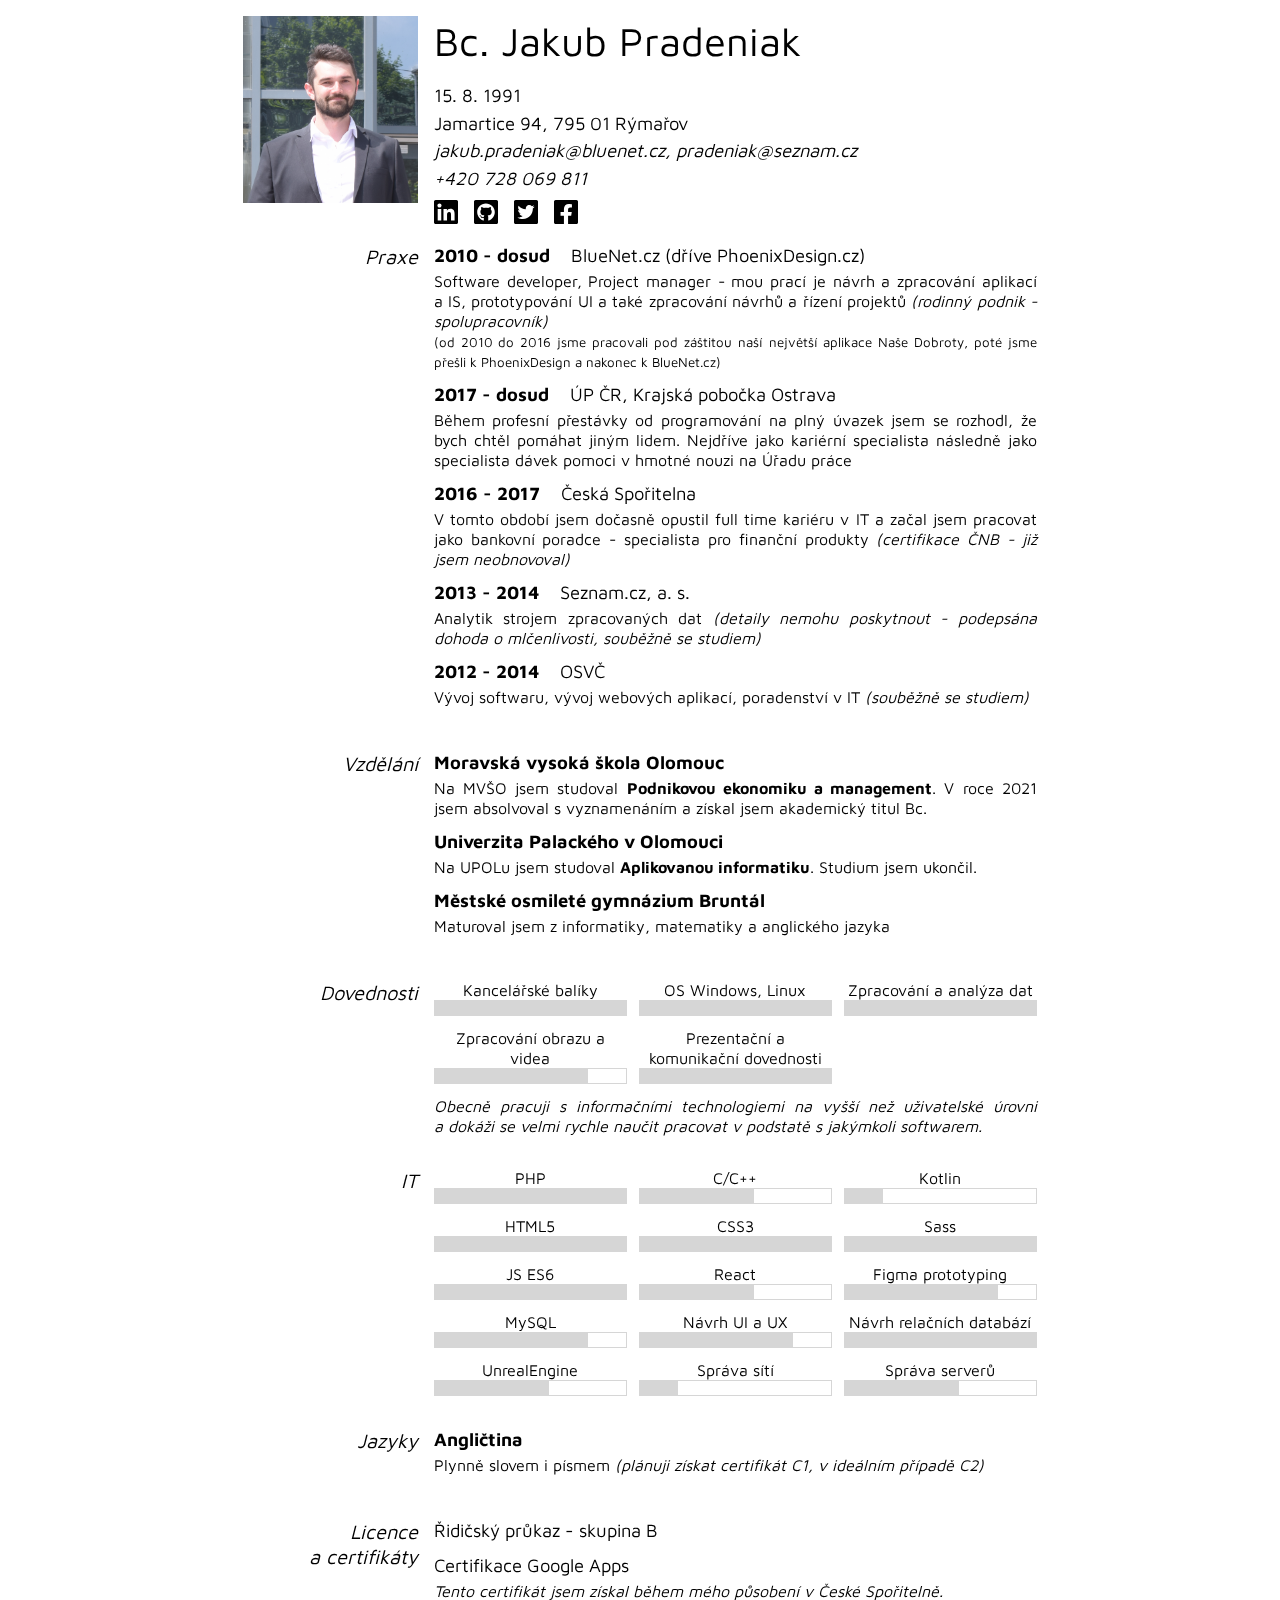
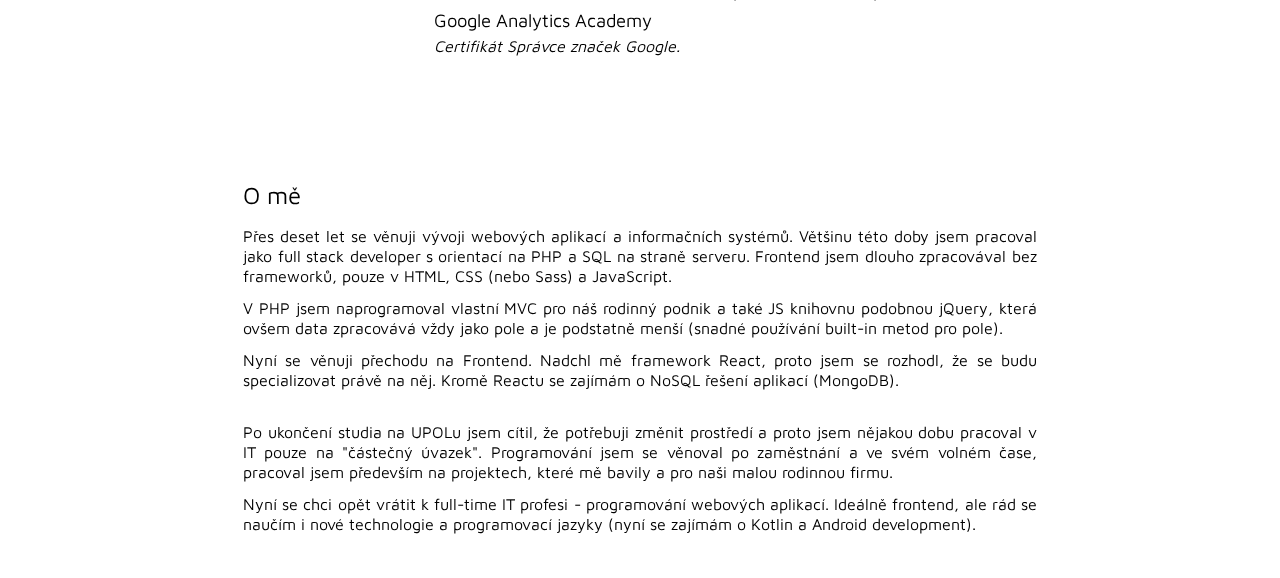
==== cv.html @ ce5e659d "Updated CV info, added EN translation and Social Media links" ====
<!DOCTYPE html>
<html lang="cs">
	<head>
		<meta charset="UTF-8" />
		<meta http-equiv="X-UA-Compatible" content="IE=edge" />
		<meta name="viewport" content="width=device-width, initial-scale=1.0" />
		<title>CV</title>
		<link rel="stylesheet" href="./Style/CV.css" />
		<link rel="preconnect" href="https://fonts.gstatic.com" />
		<link
			rel="stylesheet"
			href="https://fonts.googleapis.com/css2?family=Maven+Pro&amp;display=swap"
		/>
	</head>
	<body class="cv">
		<img src="./Assets/profile.jpg" alt="Jakub Pradeniak" />
		<div class="contact">
			<h1>Bc. Jakub Pradeniak</h1>
			<p>
				15. 8. 1991
				<br />
				Jamartice 94, 795 01 Rýmařov<br />
				<em> jakub.pradeniak@bluenet.cz, pradeniak@seznam.cz </em>
				<br />
				<em> +420 728 069 811 </em>
			</p>
			<div class="social no-print">
				<a
					class="social__link"
					href="https://www.linkedin.com/in/jakub-pradeniak/"
				>
					<img
						class="social__image"
						src="./Assets/linkedin.svg"
						alt="LinkedIn - Jakub Pradeniak"
					/>
				</a>
				<a
					class="social__link"
					href="https://github.com/JakubPradeniak"
				>
					<img
						class="social__image"
						src="./Assets/github.svg"
						alt="GitHub - Jakub Pradeniak"
					/>
				</a>
				<a class="social__link" href="https://twitter.com/JPradeniak">
					<img
						class="social__image"
						src="./Assets/twitter.svg"
						alt="Twitter - Jakub Pradeniak"
					/>
				</a>
				<a
					class="social__link"
					href="https://www.facebook.com/jakub.pradeniak"
				>
					<img
						class="social__image"
						src="./Assets/facebook.svg"
						alt="Facebook - Jakub Pradeniak"
					/>
				</a>
			</div>
		</div>
		<div class="block-title">Praxe</div>
		<div class="block-info">
			<div class="block-detail">
				<div class="block-detail-heading">
					<strong>2010 - dosud </strong>
					BlueNet.cz (dříve PhoenixDesign.cz)
				</div>
				<p>
					Software developer, Project manager - mou prací je návrh a
					zpracování aplikací a&nbsp;IS, prototypování UI a také
					zpracování návrhů a řízení projektů
					<em>(rodinný podnik - spolupracovník)</em>
					<br />
					<small>
						(od 2010 do 2016 jsme pracovali pod záštitou naší
						největší aplikace Naše Dobroty, poté jsme přešli k
						PhoenixDesign a nakonec k BlueNet.cz)
					</small>
				</p>
			</div>
			<div class="block-detail">
				<div class="block-detail-heading">
					<strong>2017 - dosud </strong>
					ÚP ČR, Krajská pobočka Ostrava
				</div>
				<p>
					Během profesní přestávky od programování na plný úvazek jsem
					se rozhodl, že bych chtěl pomáhat jiným lidem. Nejdříve jako
					kariérní specialista následně jako specialista dávek pomoci
					v hmotné nouzi na Úřadu práce
				</p>
			</div>
			<div class="block-detail">
				<div class="block-detail-heading">
					<strong>2016 - 2017 </strong>
					Česká Spořitelna
				</div>
				<p>
					V tomto období jsem dočasně opustil full time kariéru v IT a
					začal jsem pracovat jako bankovní poradce - specialista pro
					finanční produkty
					<em>(certifikace ČNB - již jsem neobnovoval)</em>
				</p>
			</div>
			<div class="block-detail">
				<div class="block-detail-heading">
					<strong>2013 - 2014 </strong>
					Seznam.cz, a. s.
				</div>
				<p>
					Analytik strojem zpracovaných dat
					<em>
						(detaily nemohu poskytnout - podepsána dohoda o
						mlčenlivosti, souběžně se studiem)
					</em>
				</p>
			</div>
			<div class="block-detail">
				<div class="block-detail-heading">
					<strong>2012 - 2014 </strong>
					OSVČ
				</div>
				<p>
					Vývoj softwaru, vývoj webových aplikací, poradenství v IT
					<em>(souběžně se studiem)</em>
				</p>
			</div>
		</div>
		<div class="block-title">Vzdělání</div>
		<div class="block-info">
			<div class="block-detail">
				<div class="block-detail-heading">
					<strong>Moravská vysoká škola Olomouc</strong>
				</div>
				<p>
					Na MVŠO jsem studoval
					<strong>Podnikovou ekonomiku a management</strong>. V roce
					2021 jsem absolvoval s vyznamenáním a získal jsem akademický
					titul Bc.
				</p>
			</div>
			<div class="block-detail">
				<div class="block-detail-heading">
					<strong>Univerzita Palackého v Olomouci</strong>
				</div>
				<p>
					Na UPOLu jsem studoval
					<strong>Aplikovanou informatiku</strong>. Studium jsem
					ukončil.
				</p>
			</div>
			<div class="block-detail">
				<div class="block-detail-heading">
					<strong>Městské osmileté gymnázium Bruntál</strong>
				</div>
				<p>
					Maturoval jsem z informatiky, matematiky a anglického jazyka
				</p>
			</div>
		</div>
		<div class="block-title">Dovednosti</div>
		<div class="block-info skills">
			<span>
				Kancelářské balíky
				<span class="skill skill-5"></span>
			</span>
			<span>
				OS Windows, Linux
				<span class="skill skill-5"></span>
			</span>
			<span>
				Zpracování a analýza dat
				<span class="skill skill-5"></span>
			</span>
			<span>
				Zpracování obrazu a videa
				<span class="skill skill-4"></span>
			</span>
			<span>
				Prezentační a komunikační dovednosti
				<span class="skill skill-5"></span>
			</span>
			<span class="skill-info">
				<em>
					Obecně pracuji s informačními technologiemi na vyšší než
					uživatelské úrovni a&nbsp;dokáži se velmi rychle naučit
					pracovat v podstatě s jakýmkoli softwarem.
				</em>
			</span>
		</div>
		<div class="block-title">IT</div>
		<div class="block-info skills">
			<span>
				PHP
				<span class="skill skill-5"></span>
			</span>
			<span>
				C/C++
				<span class="skill skill-3"></span>
			</span>
			<span>
				Kotlin
				<span class="skill skill-1"></span>
			</span>
			<span>
				HTML5
				<span class="skill skill-5"></span>
			</span>
			<span>
				CSS3
				<span class="skill skill-5"></span>
			</span>
			<span>
				Sass
				<span class="skill skill-5"></span>
			</span>
			<span>
				JS ES6
				<span class="skill skill-5"></span>
			</span>
			<span>
				React
				<span class="skill skill-3"></span>
			</span>
			<span>
				Figma prototyping
				<span class="skill skill-4"></span>
			</span>
			<span>
				MySQL
				<span class="skill skill-4"></span>
			</span>
			<span>
				Návrh UI a UX
				<span class="skill skill-4"></span>
			</span>
			<span>
				Návrh relačních databází
				<span class="skill skill-5"></span>
			</span>
			<span>
				UnrealEngine
				<span class="skill skill-3"></span>
			</span>
			<span>
				Správa sítí
				<span class="skill skill-1"></span>
			</span>
			<span>
				Správa serverů
				<span class="skill skill-3"></span>
			</span>
		</div>
		<div class="block-title">Jazyky</div>
		<div class="block-info">
			<div class="block-detail">
				<div class="block-detail-heading">
					<strong>Angličtina</strong>
				</div>
				<p>
					Plynně slovem i písmem
					<em>
						(plánuji získat certifikát C1, v ideálním případě C2)
					</em>
				</p>
			</div>
		</div>
		<div class="block-title">Licence a&nbsp;certifikáty</div>
		<div class="block-info">
			<div class="block-detail">
				<div class="block-detail-heading">
					Řidičský průkaz - skupina B
				</div>
			</div>
			<div class="block-detail">
				<div class="block-detail-heading">Certifikace Google Apps</div>
				<p>
					<em>
						Tento certifikát jsem získal během mého působení v České
						Spořitelně.
					</em>
				</p>
				<div class="block-detail-heading">Google Analytics Academy</div>
				<p>
					<em> Certifikát Správce značek Google. </em>
				</p>
			</div>
		</div>
		<div class="about-me">
			<h2>O mě</h2>
			<p>
				Přes deset let se věnuji vývoji webových aplikací a informačních
				systémů. Většinu této doby jsem pracoval jako full stack
				developer s orientací na PHP a SQL na straně serveru. Frontend
				jsem dlouho zpracovával bez frameworků, pouze v HTML, CSS (nebo
				Sass) a JavaScript.
			</p>
			<p>
				V PHP jsem naprogramoval vlastní MVC pro náš rodinný podnik a
				také JS knihovnu podobnou jQuery, která ovšem data zpracovává
				vždy jako pole a je podstatně menší (snadné používání built-in
				metod pro pole).
			</p>
			<p>
				Nyní se věnuji přechodu na Frontend. Nadchl mě framework React,
				proto jsem se rozhodl, že se budu specializovat právě na něj.
				Kromě Reactu se zajímám o NoSQL řešení aplikací (MongoDB).
			</p>
			<br />
			<p>
				Po ukončení studia na UPOLu jsem cítil, že potřebuji změnit
				prostředí a proto jsem nějakou dobu pracoval v IT pouze na
				"částečný úvazek". Programování jsem se věnoval po zaměstnání a
				ve svém volném čase, pracoval jsem především na projektech,
				které mě bavily a pro naši malou rodinnou firmu.
			</p>
			<p>
				Nyní se chci opět vrátit k full-time IT profesi - programování
				webových aplikací. Ideálně frontend, ale rád se naučím i nové
				technologie a programovací jazyky (nyní se zajímám o Kotlin a
				Android development).
			</p>
		</div>
	</body>
</html>
---- Style/CV.css ----
/* Resets elements to look the same across various browsers */
html {
  -webkit-box-sizing: border-box;
          box-sizing: border-box;
  line-height: 1.25;
  -webkit-backface-visibility: hidden;
          backface-visibility: hidden;
}

* {
  -webkit-box-sizing: inherit;
          box-sizing: inherit;
}

*:after {
  -webkit-box-sizing: inherit;
          box-sizing: inherit;
}

html, body {
  margin: 0;
  padding: 0;
}

main {
  display: block;
}

h1, h2, h3, h4, h5, h6 {
  margin: 0;
  font-weight: inherit;
}

p {
  margin: 0;
}

a {
  background-color: transparent;
  text-decoration: none;
  color: inherit;
  cursor: pointer;
}

a:hover {
  text-decoration: underline;
}

b, strong {
  font-weight: 700;
}

ul {
  margin: 0;
  padding: 0;
}

img {
  border-style: none;
  margin: 0;
}

button, input, optgroup, select, textarea {
  font-family: inherit;
  font-size: 100%;
  line-height: 1.15;
  margin: 0;
  outline: none;
  background: rgba(255, 255, 255, 0);
  -webkit-box-shadow: none;
          box-shadow: none;
}

button, input {
  overflow: visible;
}

button, select {
  text-transform: none;
}

button, [type="button"], [type="reset"], [type="submit"] {
  -webkit-appearance: button;
  background-color: transparent;
  color: inherit;
  border-width: 0;
  padding: 0;
  cursor: pointer;
}

button:-moz-focus-inner, [type="button"]:-moz-focus-inner, [type="reset"]:-moz-focus-inner, [type="submit"]:-moz-focus-inner {
  border-style: none;
  padding: 0;
}

button:-moz-focusring, [type="button"]:-moz-focusring, [type="reset"]:-moz-focusring, [type="submit"]:-moz-focusring {
  outline: 1px dotted #828282;
}

textarea {
  overflow: auto;
  background: rgba(255, 255, 255, 0);
}

[type="checkbox"], [type="radio"] {
  padding: 0;
}

[type="number"]:-webkit-inner-spin-button {
  height: auto;
}

[type="number"]:-webkit-outer-spin-button {
  height: auto;
}

[type="search"] {
  -webkit-appearance: textfield;
  outline-offset: -2px;
}

[type="search"]:-webkit-search-decoration {
  -webkit-appearance: none;
}

::-webkit-file-upload-button {
  -webkit-appearance: button;
  font: inherit;
}

label {
  cursor: pointer;
}

[hidden] {
  display: none;
}

iframe {
  border: none;
  margin: 0;
}

.cv {
  font-family: 'Maven Pro';
  width: 210mm;
  margin: 1rem auto 2rem auto;
  display: -ms-grid;
  display: grid;
  -ms-grid-columns: 22% auto;
      grid-template-columns: 22% auto;
  gap: 1rem;
}

.cv img {
  max-width: 100%;
}

.cv .contact h1 {
  font-size: 2.5rem;
  margin-bottom: 1rem;
}

.cv .contact p {
  font-size: 1.15rem;
  line-height: 1.5;
}

.cv .social {
  margin-top: .5rem;
  display: -webkit-box;
  display: -ms-flexbox;
  display: flex;
  -webkit-box-orient: horizontal;
  -webkit-box-direction: normal;
      -ms-flex-direction: row;
          flex-direction: row;
  gap: 1rem;
}

.cv .social__link:hover {
  text-decoration: none;
}

.cv .social__image {
  width: 1.5rem;
}

.cv .block-title {
  font-size: 1.25rem;
  text-align: right;
  font-style: italic;
}

.cv .block-info {
  margin-bottom: 1rem;
}

.cv .block-detail {
  margin-bottom: .75rem;
}

.cv .block-detail-heading {
  font-size: 1.15rem;
  margin-top: .5rem;
  margin-bottom: .25rem;
}

.cv .block-detail-heading strong {
  margin-right: 1rem;
}

.cv .block-detail-heading:first-child {
  margin-top: 0;
}

.cv .block-detail p {
  text-align: justify;
}

.cv .skills {
  display: -ms-grid;
  display: grid;
  -ms-grid-columns: (1fr)[3];
      grid-template-columns: repeat(3, 1fr);
  gap: .75rem;
  text-align: center;
}

.cv .skills .skill {
  display: block;
  position: relative;
  width: 100%;
  height: 16px;
  border: 1px solid #d6d6d6;
}

.cv .skills .skill::after {
  content: '';
  display: block;
  position: absolute;
  top: 0;
  left: 0;
  height: 14px;
  background: #d6d6d6;
}

.cv .skills .skill-1::after {
  width: 20%;
}

.cv .skills .skill-2::after {
  width: 40%;
}

.cv .skills .skill-3::after {
  width: 60%;
}

.cv .skills .skill-4::after {
  width: 80%;
}

.cv .skills .skill-5::after {
  width: 100%;
}

.cv .skills .skill-info {
  -ms-grid-column-span: 3;
      grid-column-end: span 3;
  text-align: justify;
}

.cv .about-me {
  grid-column: -1/1;
  text-align: justify;
  margin-top: 5rem;
}

.cv .about-me h2 {
  margin-bottom: 1rem;
}

.cv .about-me p {
  margin-bottom: .75rem;
}

@media print {
  .no-print {
    display: none !important;
  }
}
/*# sourceMappingURL=CV.css.map */
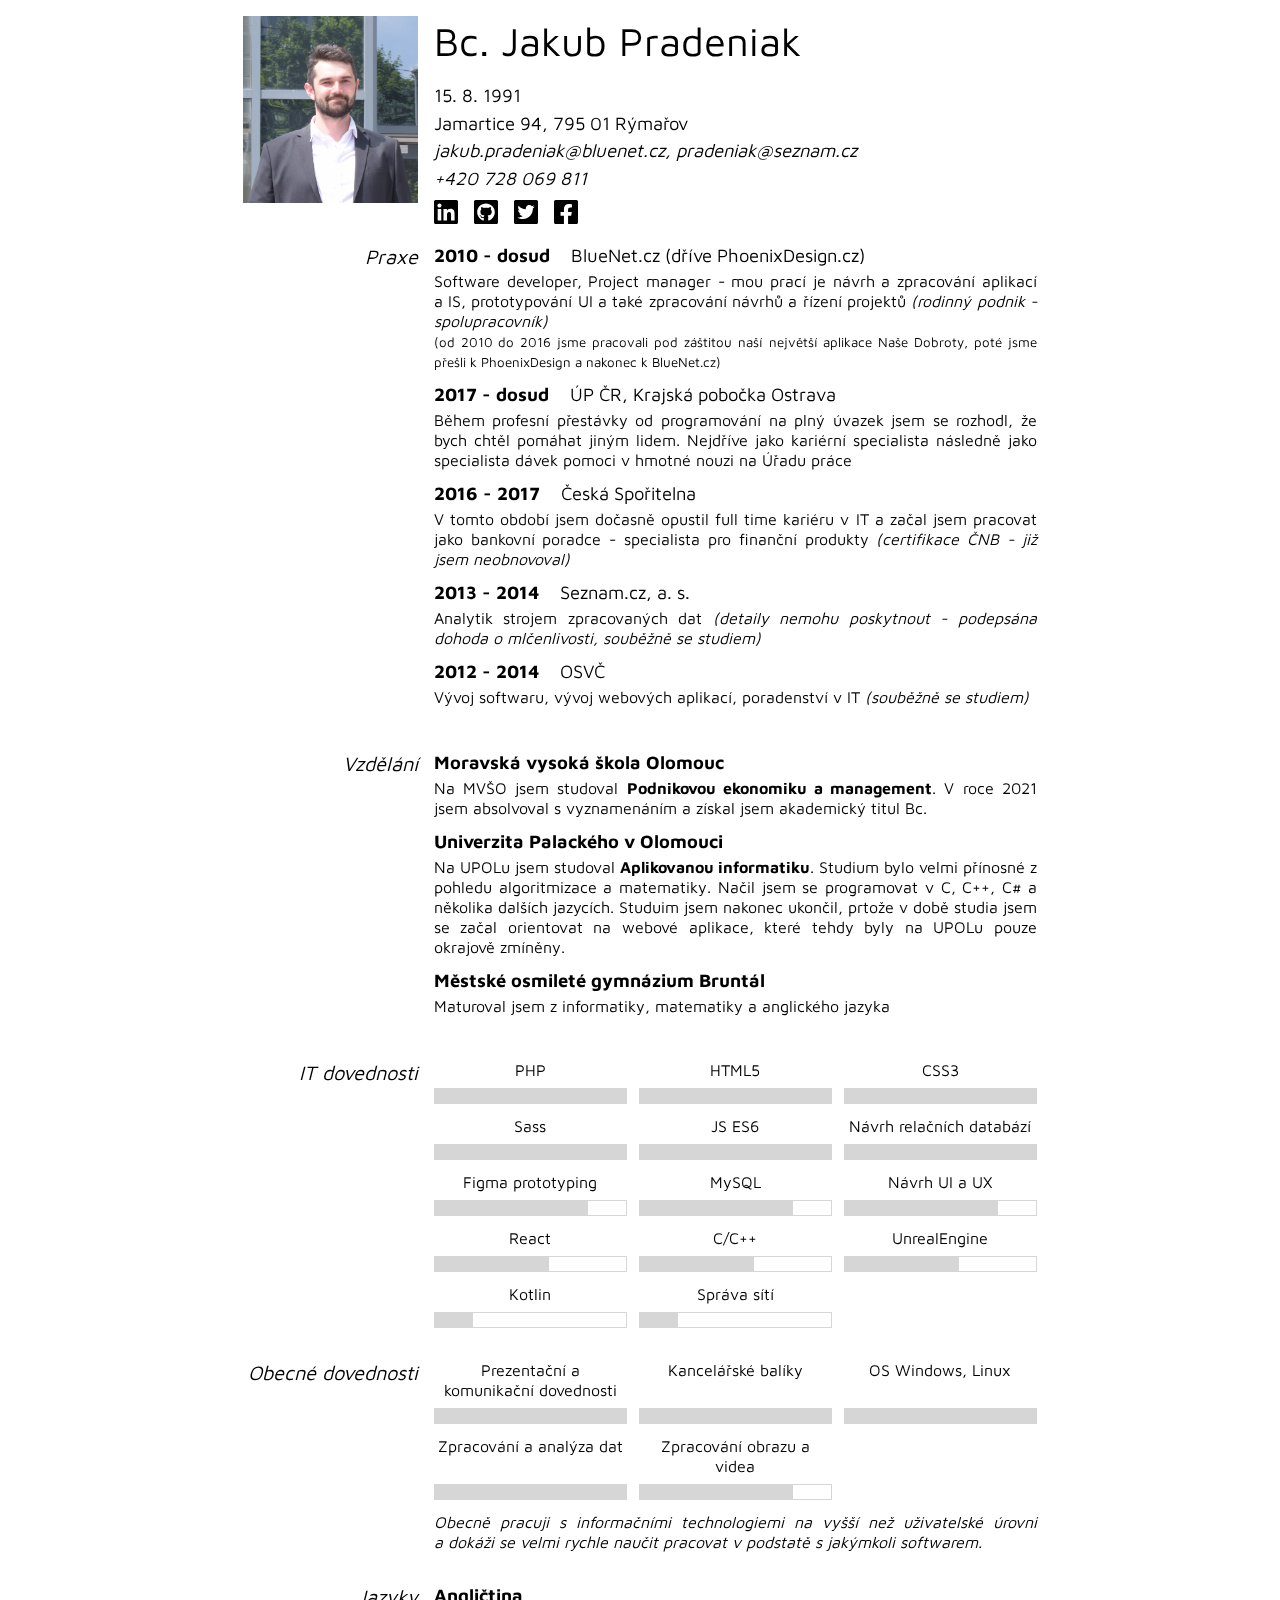
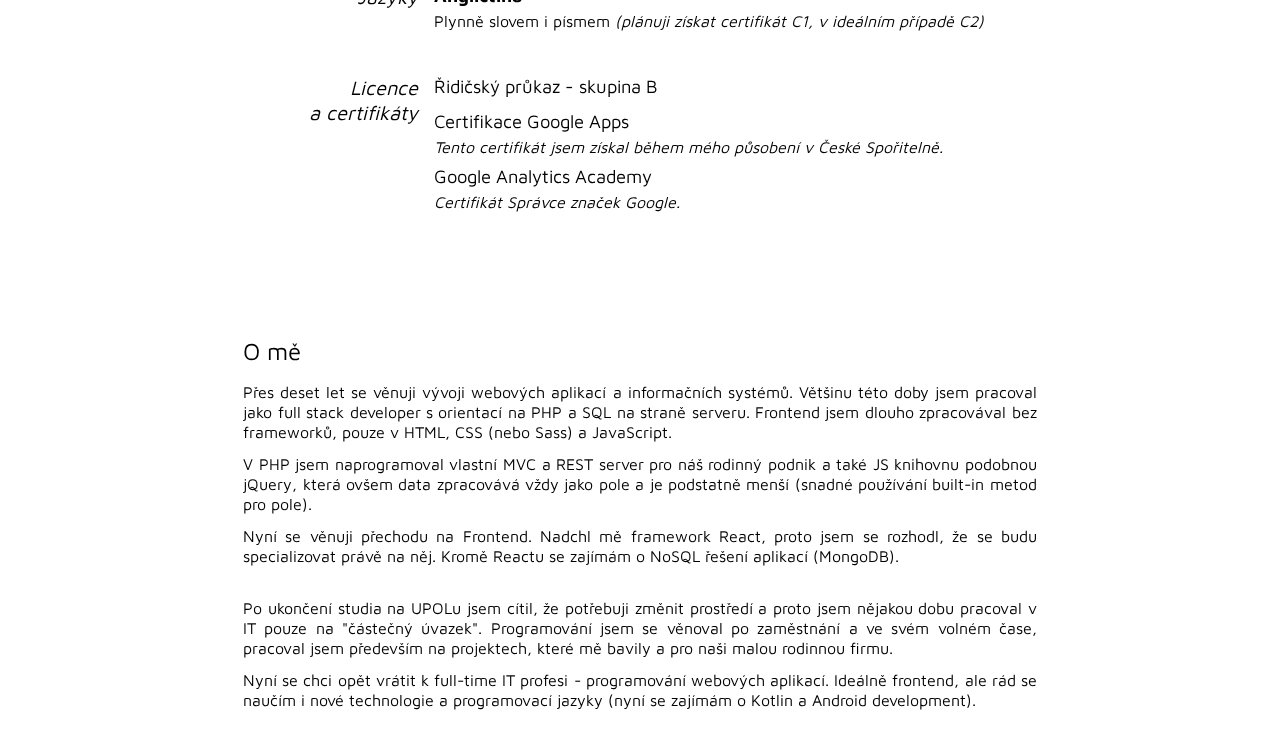
==== commit f7deab21: "Reorder of skills, update of edu" ====
--- a/cv.html
+++ b/cv.html
@@ -151,8 +151,12 @@
 				</div>
 				<p>
 					Na UPOLu jsem studoval
-					<strong>Aplikovanou informatiku</strong>. Studium jsem
-					ukončil.
+					<strong>Aplikovanou informatiku</strong>. Studium bylo velmi
+					přínosné z pohledu algoritmizace a matematiky. Načil jsem se
+					programovat v C, C++, C# a několika dalších jazycích.
+					Studuim jsem nakonec ukončil, prtože v době studia jsem se
+					začal orientovat na webové aplikace, které tehdy byly na
+					UPOLu pouze okrajově zmíněny.
 				</p>
 			</div>
 			<div class="block-detail">
@@ -164,27 +168,86 @@
 				</p>
 			</div>
 		</div>
-		<div class="block-title">Dovednosti</div>
+		<div class="block-title">IT dovednosti</div>
 		<div class="block-info skills">
-			<span>
+			<span class="skill-container">
+				PHP
+				<span class="skill skill-5"></span>
+			</span>
+			<span class="skill-container">
+				HTML5
+				<span class="skill skill-5"></span>
+			</span>
+			<span class="skill-container">
+				CSS3
+				<span class="skill skill-5"></span>
+			</span>
+			<span class="skill-container">
+				Sass
+				<span class="skill skill-5"></span>
+			</span>
+			<span class="skill-container">
+				JS ES6
+				<span class="skill skill-5"></span>
+			</span>
+			<span class="skill-container">
+				Návrh relačních databází
+				<span class="skill skill-5"></span>
+			</span>
+			<span class="skill-container">
+				Figma prototyping
+				<span class="skill skill-4"></span>
+			</span>
+			<span class="skill-container">
+				MySQL
+				<span class="skill skill-4"></span>
+			</span>
+			<span class="skill-container">
+				Návrh UI a UX
+				<span class="skill skill-4"></span>
+			</span>
+			<span class="skill-container">
+				React
+				<span class="skill skill-3"></span>
+			</span>
+			<span class="skill-container">
+				C/C++
+				<span class="skill skill-3"></span>
+			</span>
+			<span class="skill-container">
+				UnrealEngine
+				<span class="skill skill-3"></span>
+			</span>
+			<span class="skill-container">
+				Kotlin
+				<span class="skill skill-1"></span>
+			</span>
+			<span class="skill-container">
+				Správa sítí
+				<span class="skill skill-1"></span>
+			</span>
+		</div>
+		<div class="block-title">Obecné dovednosti</div>
+		<div class="block-info skills">
+			<span class="skill-container">
+				Prezentační a komunikační dovednosti
+				<span class="skill skill-5"></span>
+			</span>
+			<span class="skill-container">
 				Kancelářské balíky
 				<span class="skill skill-5"></span>
 			</span>
-			<span>
+			<span class="skill-container">
 				OS Windows, Linux
 				<span class="skill skill-5"></span>
 			</span>
-			<span>
+			<span class="skill-container">
 				Zpracování a analýza dat
 				<span class="skill skill-5"></span>
 			</span>
-			<span>
+			<span class="skill-container">
 				Zpracování obrazu a videa
 				<span class="skill skill-4"></span>
-			</span>
-			<span>
-				Prezentační a komunikační dovednosti
-				<span class="skill skill-5"></span>
 			</span>
 			<span class="skill-info">
 				<em>
@@ -194,69 +257,6 @@
 				</em>
 			</span>
 		</div>
-		<div class="block-title">IT</div>
-		<div class="block-info skills">
-			<span>
-				PHP
-				<span class="skill skill-5"></span>
-			</span>
-			<span>
-				C/C++
-				<span class="skill skill-3"></span>
-			</span>
-			<span>
-				Kotlin
-				<span class="skill skill-1"></span>
-			</span>
-			<span>
-				HTML5
-				<span class="skill skill-5"></span>
-			</span>
-			<span>
-				CSS3
-				<span class="skill skill-5"></span>
-			</span>
-			<span>
-				Sass
-				<span class="skill skill-5"></span>
-			</span>
-			<span>
-				JS ES6
-				<span class="skill skill-5"></span>
-			</span>
-			<span>
-				React
-				<span class="skill skill-3"></span>
-			</span>
-			<span>
-				Figma prototyping
-				<span class="skill skill-4"></span>
-			</span>
-			<span>
-				MySQL
-				<span class="skill skill-4"></span>
-			</span>
-			<span>
-				Návrh UI a UX
-				<span class="skill skill-4"></span>
-			</span>
-			<span>
-				Návrh relačních databází
-				<span class="skill skill-5"></span>
-			</span>
-			<span>
-				UnrealEngine
-				<span class="skill skill-3"></span>
-			</span>
-			<span>
-				Správa sítí
-				<span class="skill skill-1"></span>
-			</span>
-			<span>
-				Správa serverů
-				<span class="skill skill-3"></span>
-			</span>
-		</div>
 		<div class="block-title">Jazyky</div>
 		<div class="block-info">
 			<div class="block-detail">
@@ -302,10 +302,10 @@
 				Sass) a JavaScript.
 			</p>
 			<p>
-				V PHP jsem naprogramoval vlastní MVC pro náš rodinný podnik a
-				také JS knihovnu podobnou jQuery, která ovšem data zpracovává
-				vždy jako pole a je podstatně menší (snadné používání built-in
-				metod pro pole).
+				V PHP jsem naprogramoval vlastní MVC a REST server pro náš
+				rodinný podnik a také JS knihovnu podobnou jQuery, která ovšem
+				data zpracovává vždy jako pole a je podstatně menší (snadné
+				používání built-in metod pro pole).
 			</p>
 			<p>
 				Nyní se věnuji přechodu na Frontend. Nadchl mě framework React,
--- a/Style/CV.css
+++ b/Style/CV.css
@@ -227,6 +227,20 @@
   text-align: center;
 }
 
+.cv .skills .skill-container {
+  display: -webkit-box;
+  display: -ms-flexbox;
+  display: flex;
+  -webkit-box-orient: vertical;
+  -webkit-box-direction: normal;
+      -ms-flex-direction: column;
+          flex-direction: column;
+  gap: .5rem;
+  -webkit-box-pack: justify;
+      -ms-flex-pack: justify;
+          justify-content: space-between;
+}
+
 .cv .skills .skill {
   display: block;
   position: relative;
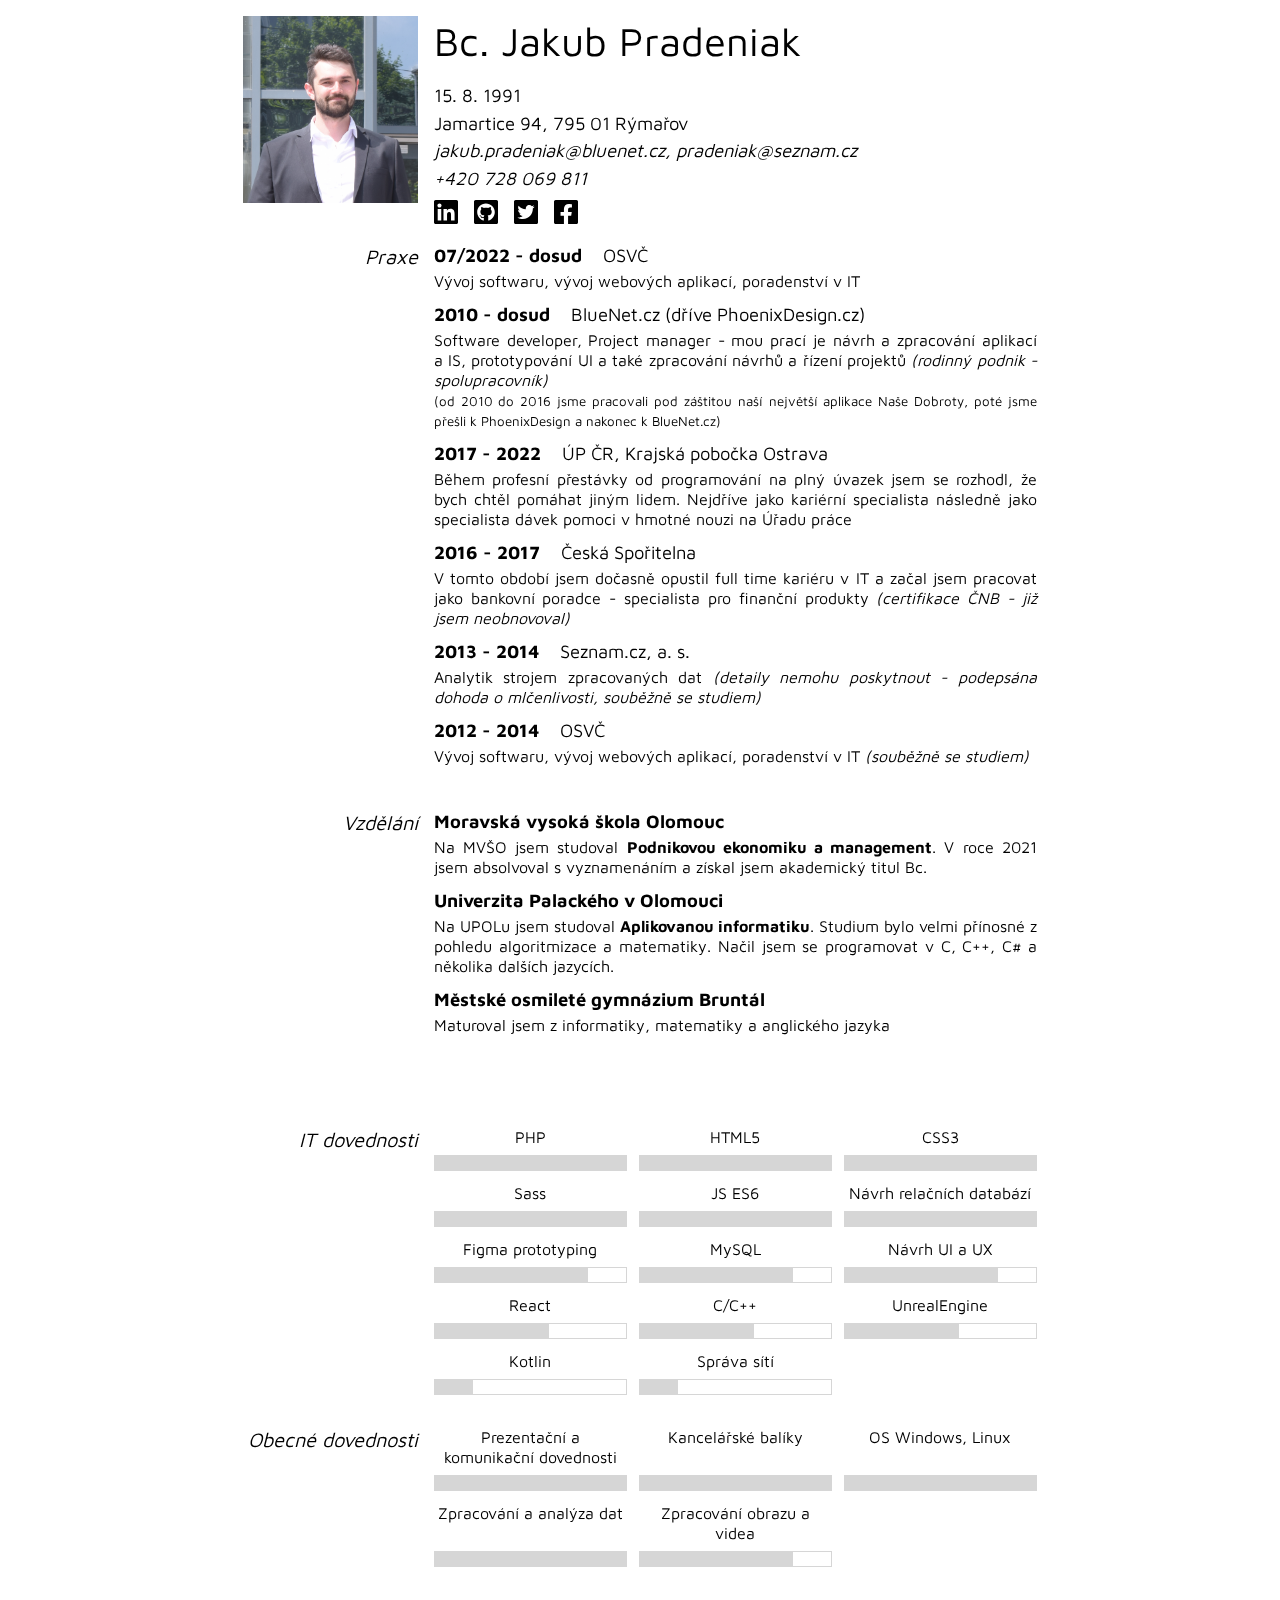
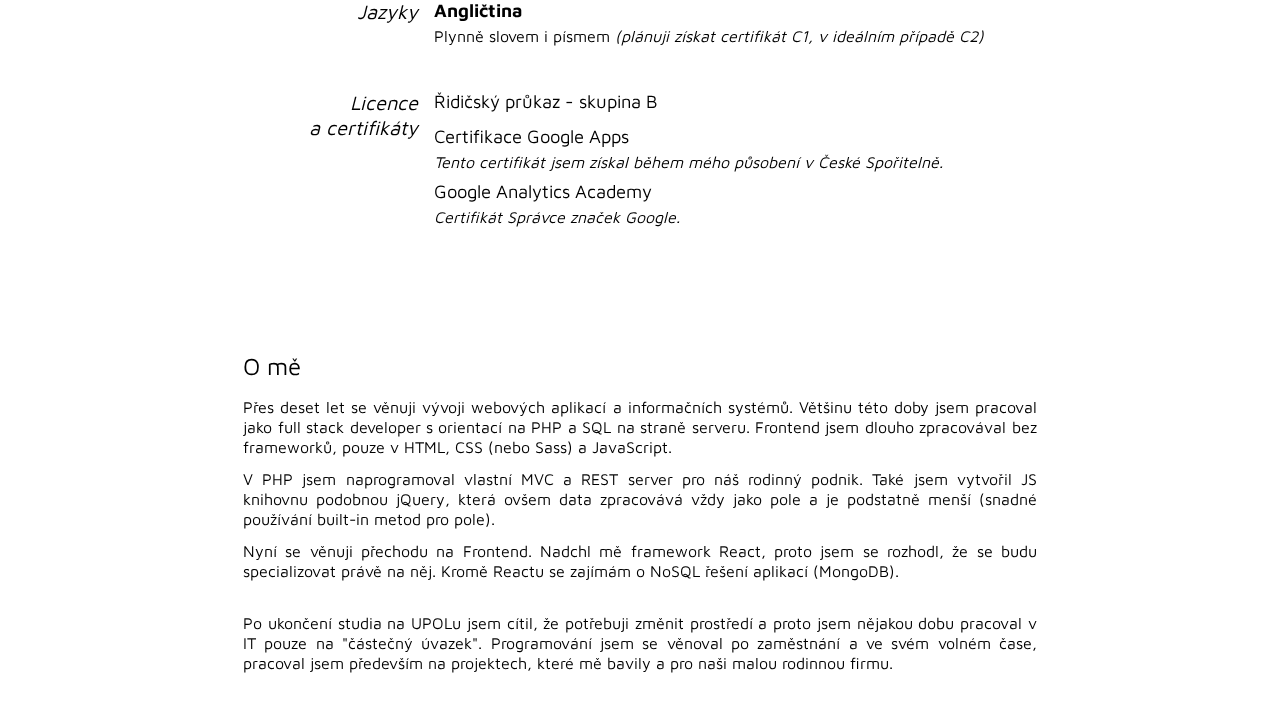
==== commit 2cbf7e40: "Update CV" ====
--- a/cv.html
+++ b/cv.html
@@ -67,6 +67,16 @@
 		<div class="block-title">Praxe</div>
 		<div class="block-info">
 			<div class="block-detail">
+				<div class="block-detail">
+					<div class="block-detail-heading">
+						<strong>07/2022 - dosud </strong>
+						OSVČ
+					</div>
+					<p>
+						Vývoj softwaru, vývoj webových aplikací, poradenství v
+						IT
+					</p>
+				</div>
 				<div class="block-detail-heading">
 					<strong>2010 - dosud </strong>
 					BlueNet.cz (dříve PhoenixDesign.cz)
@@ -86,7 +96,7 @@
 			</div>
 			<div class="block-detail">
 				<div class="block-detail-heading">
-					<strong>2017 - dosud </strong>
+					<strong>2017 - 2022 </strong>
 					ÚP ČR, Krajská pobočka Ostrava
 				</div>
 				<p>
@@ -133,7 +143,7 @@
 			</div>
 		</div>
 		<div class="block-title">Vzdělání</div>
-		<div class="block-info">
+		<div class="block-info" style="margin-bottom: 4em">
 			<div class="block-detail">
 				<div class="block-detail-heading">
 					<strong>Moravská vysoká škola Olomouc</strong>
@@ -154,9 +164,6 @@
 					<strong>Aplikovanou informatiku</strong>. Studium bylo velmi
 					přínosné z pohledu algoritmizace a matematiky. Načil jsem se
 					programovat v C, C++, C# a několika dalších jazycích.
-					Studuim jsem nakonec ukončil, prtože v době studia jsem se
-					začal orientovat na webové aplikace, které tehdy byly na
-					UPOLu pouze okrajově zmíněny.
 				</p>
 			</div>
 			<div class="block-detail">
@@ -249,13 +256,13 @@
 				Zpracování obrazu a videa
 				<span class="skill skill-4"></span>
 			</span>
-			<span class="skill-info">
+			<!--<span class="skill-info">
 				<em>
 					Obecně pracuji s informačními technologiemi na vyšší než
 					uživatelské úrovni a&nbsp;dokáži se velmi rychle naučit
 					pracovat v podstatě s jakýmkoli softwarem.
 				</em>
-			</span>
+			</span>-->
 		</div>
 		<div class="block-title">Jazyky</div>
 		<div class="block-info">
@@ -303,9 +310,9 @@
 			</p>
 			<p>
 				V PHP jsem naprogramoval vlastní MVC a REST server pro náš
-				rodinný podnik a také JS knihovnu podobnou jQuery, která ovšem
-				data zpracovává vždy jako pole a je podstatně menší (snadné
-				používání built-in metod pro pole).
+				rodinný podnik. Také jsem vytvořil JS knihovnu podobnou jQuery,
+				která ovšem data zpracovává vždy jako pole a je podstatně menší
+				(snadné používání built-in metod pro pole).
 			</p>
 			<p>
 				Nyní se věnuji přechodu na Frontend. Nadchl mě framework React,
@@ -320,12 +327,6 @@
 				ve svém volném čase, pracoval jsem především na projektech,
 				které mě bavily a pro naši malou rodinnou firmu.
 			</p>
-			<p>
-				Nyní se chci opět vrátit k full-time IT profesi - programování
-				webových aplikací. Ideálně frontend, ale rád se naučím i nové
-				technologie a programovací jazyky (nyní se zajímám o Kotlin a
-				Android development).
-			</p>
 		</div>
 	</body>
 </html>
--- a/Style/CV.css
+++ b/Style/CV.css
@@ -303,5 +303,8 @@
   .no-print {
     display: none !important;
   }
+  .skill-container {
+    margin-top: .5rem;
+  }
 }
 /*# sourceMappingURL=CV.css.map */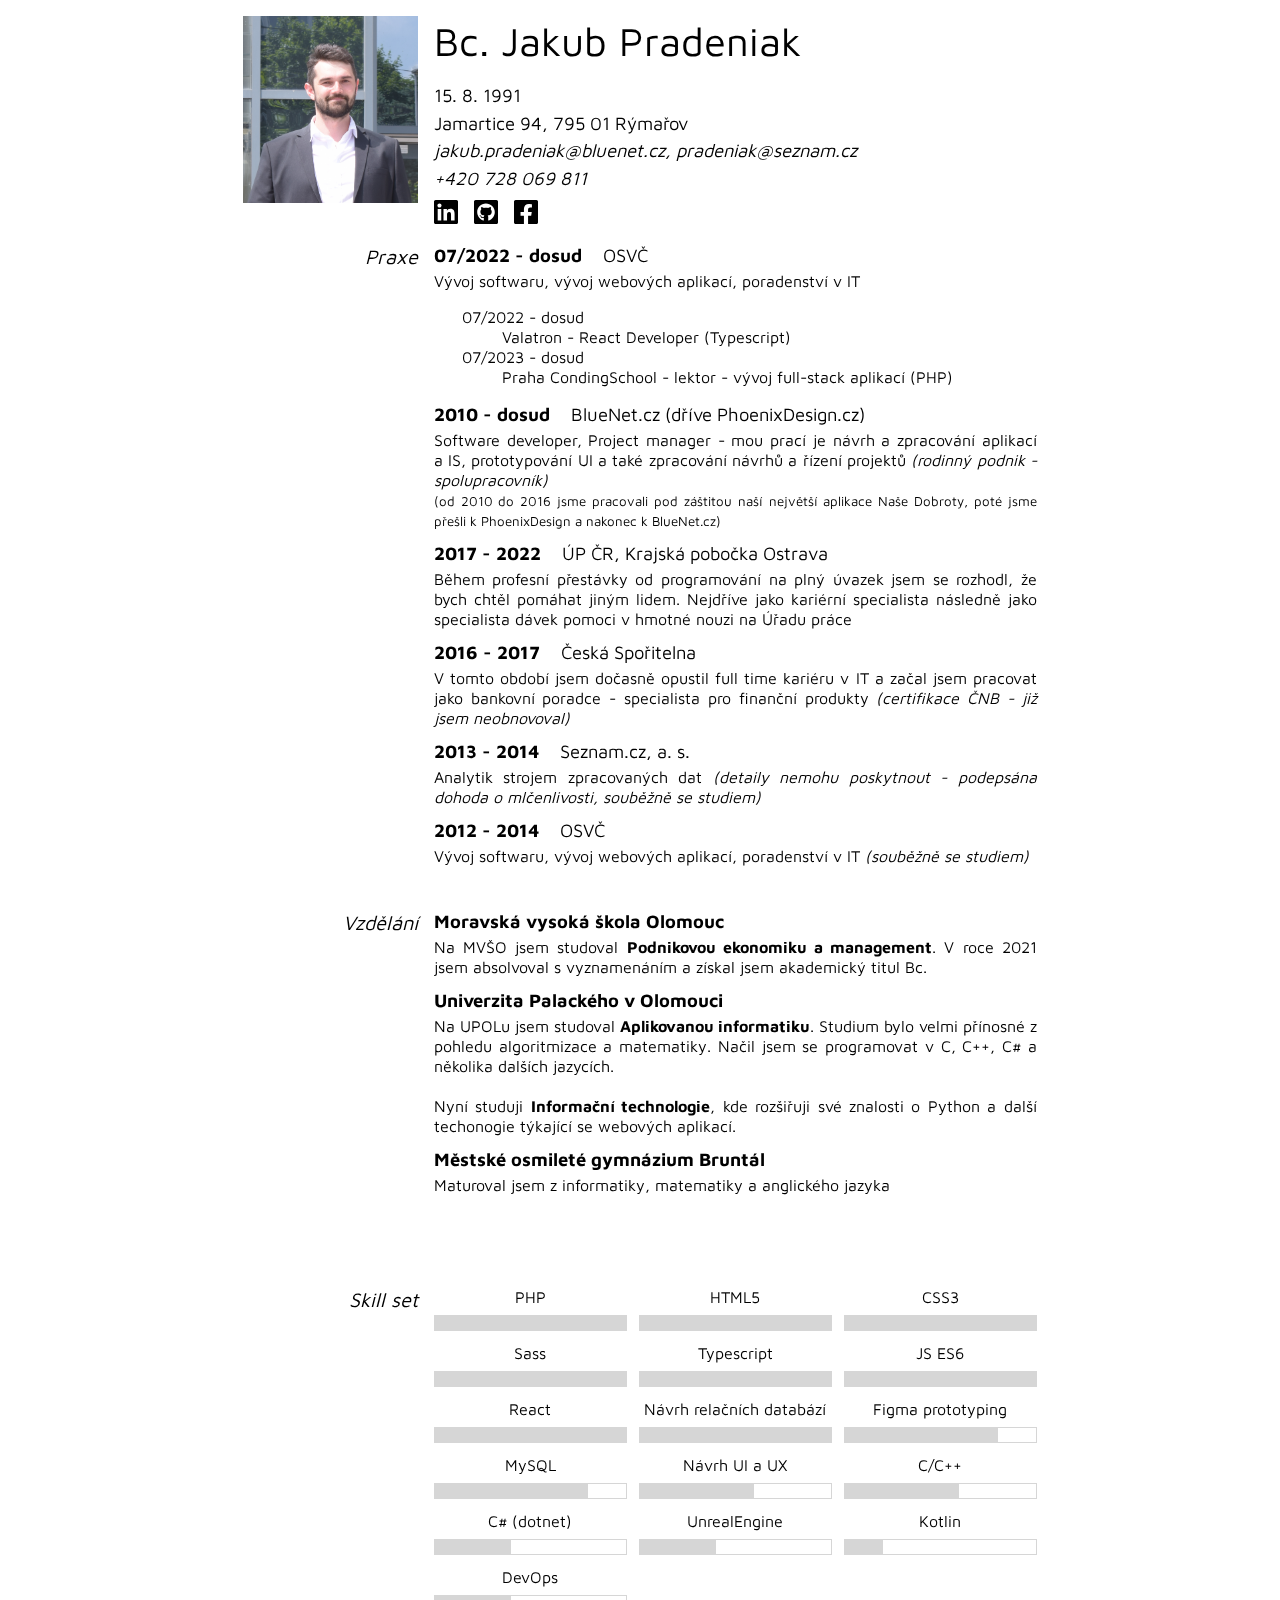
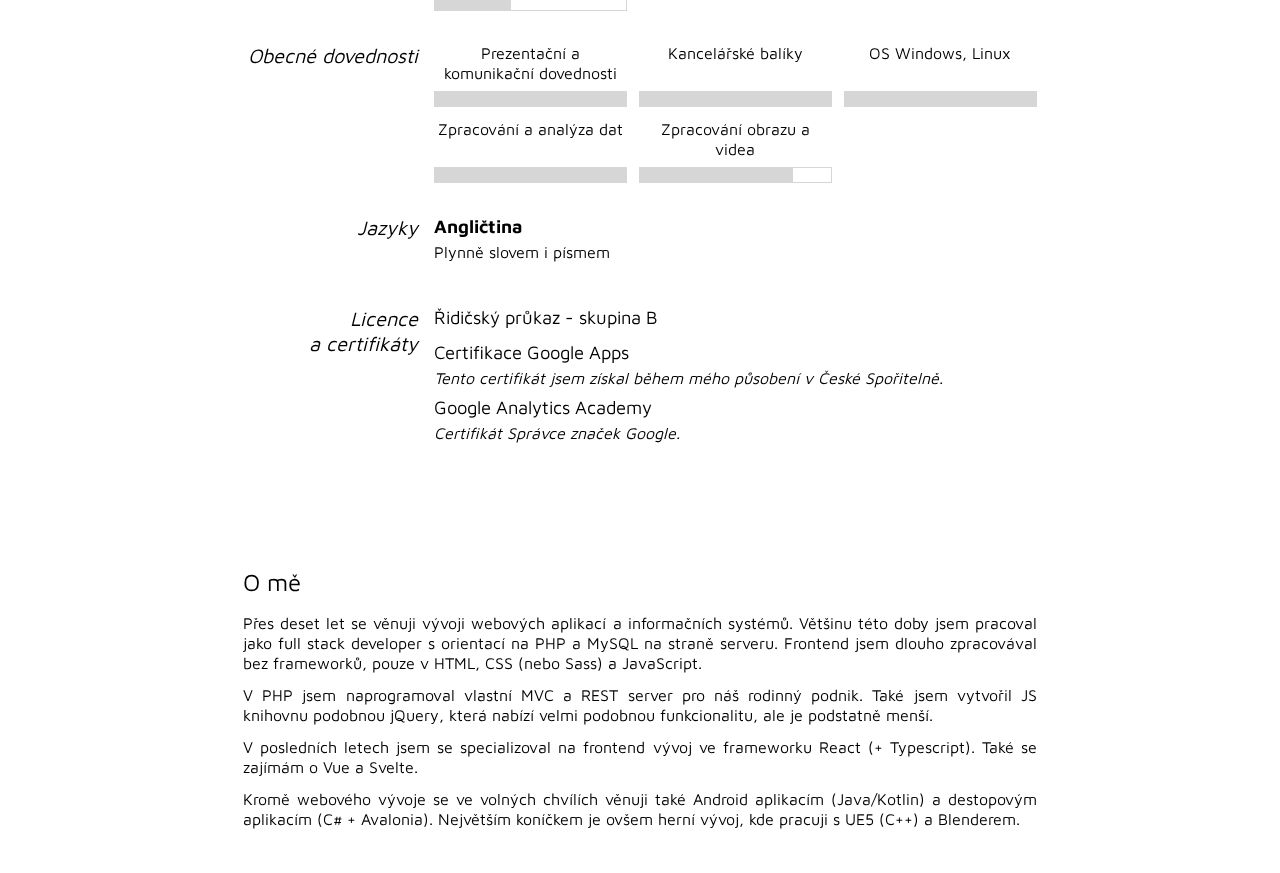
==== commit d786c801: "CV update" ====
--- a/cv.html
+++ b/cv.html
@@ -45,13 +45,6 @@
 						alt="GitHub - Jakub Pradeniak"
 					/>
 				</a>
-				<a class="social__link" href="https://twitter.com/JPradeniak">
-					<img
-						class="social__image"
-						src="./Assets/twitter.svg"
-						alt="Twitter - Jakub Pradeniak"
-					/>
-				</a>
 				<a
 					class="social__link"
 					href="https://www.facebook.com/jakub.pradeniak"
@@ -76,6 +69,12 @@
 						Vývoj softwaru, vývoj webových aplikací, poradenství v
 						IT
 					</p>
+					<dl>
+						<dt>07/2022 - dosud</dt>
+						<dd>Valatron - React Developer (Typescript)</dd>
+						<dt>07/2023 - dosud</dt>
+						<dd>Praha CondingSchool - lektor - vývoj full-stack aplikací (PHP)</dd>
+					</dl>
 				</div>
 				<div class="block-detail-heading">
 					<strong>2010 - dosud </strong>
@@ -164,6 +163,8 @@
 					<strong>Aplikovanou informatiku</strong>. Studium bylo velmi
 					přínosné z pohledu algoritmizace a matematiky. Načil jsem se
 					programovat v C, C++, C# a několika dalších jazycích.
+					<br><br>
+					Nyní studuji <strong>Informační technologie</strong>, kde rozšiřuji své znalosti o Python a další techonogie týkající se webových aplikací.
 				</p>
 			</div>
 			<div class="block-detail">
@@ -175,7 +176,7 @@
 				</p>
 			</div>
 		</div>
-		<div class="block-title">IT dovednosti</div>
+		<div class="block-title">Skill set</div>
 		<div class="block-info skills">
 			<span class="skill-container">
 				PHP
@@ -194,7 +195,15 @@
 				<span class="skill skill-5"></span>
 			</span>
 			<span class="skill-container">
+				Typescript
+				<span class="skill skill-5"></span>
+			</span>
+			<span class="skill-container">
 				JS ES6
+				<span class="skill skill-5"></span>
+			</span>
+			<span class="skill-container">
+				React
 				<span class="skill skill-5"></span>
 			</span>
 			<span class="skill-container">
@@ -211,10 +220,6 @@
 			</span>
 			<span class="skill-container">
 				Návrh UI a UX
-				<span class="skill skill-4"></span>
-			</span>
-			<span class="skill-container">
-				React
 				<span class="skill skill-3"></span>
 			</span>
 			<span class="skill-container">
@@ -222,16 +227,20 @@
 				<span class="skill skill-3"></span>
 			</span>
 			<span class="skill-container">
+				C# (dotnet)
+				<span class="skill skill-2"></span>
+			</span>
+			<span class="skill-container">
 				UnrealEngine
-				<span class="skill skill-3"></span>
+				<span class="skill skill-2"></span>
 			</span>
 			<span class="skill-container">
 				Kotlin
 				<span class="skill skill-1"></span>
 			</span>
 			<span class="skill-container">
-				Správa sítí
-				<span class="skill skill-1"></span>
+				DevOps
+				<span class="skill skill-2"></span>
 			</span>
 		</div>
 		<div class="block-title">Obecné dovednosti</div>
@@ -256,13 +265,6 @@
 				Zpracování obrazu a videa
 				<span class="skill skill-4"></span>
 			</span>
-			<!--<span class="skill-info">
-				<em>
-					Obecně pracuji s informačními technologiemi na vyšší než
-					uživatelské úrovni a&nbsp;dokáži se velmi rychle naučit
-					pracovat v podstatě s jakýmkoli softwarem.
-				</em>
-			</span>-->
 		</div>
 		<div class="block-title">Jazyky</div>
 		<div class="block-info">
@@ -272,9 +274,6 @@
 				</div>
 				<p>
 					Plynně slovem i písmem
-					<em>
-						(plánuji získat certifikát C1, v ideálním případě C2)
-					</em>
 				</p>
 			</div>
 		</div>
@@ -304,28 +303,23 @@
 			<p>
 				Přes deset let se věnuji vývoji webových aplikací a informačních
 				systémů. Většinu této doby jsem pracoval jako full stack
-				developer s orientací na PHP a SQL na straně serveru. Frontend
+				developer s orientací na PHP a MySQL na straně serveru. Frontend
 				jsem dlouho zpracovával bez frameworků, pouze v HTML, CSS (nebo
 				Sass) a JavaScript.
 			</p>
 			<p>
 				V PHP jsem naprogramoval vlastní MVC a REST server pro náš
-				rodinný podnik. Také jsem vytvořil JS knihovnu podobnou jQuery,
-				která ovšem data zpracovává vždy jako pole a je podstatně menší
-				(snadné používání built-in metod pro pole).
-			</p>
-			<p>
-				Nyní se věnuji přechodu na Frontend. Nadchl mě framework React,
-				proto jsem se rozhodl, že se budu specializovat právě na něj.
-				Kromě Reactu se zajímám o NoSQL řešení aplikací (MongoDB).
-			</p>
-			<br />
-			<p>
-				Po ukončení studia na UPOLu jsem cítil, že potřebuji změnit
-				prostředí a proto jsem nějakou dobu pracoval v IT pouze na
-				"částečný úvazek". Programování jsem se věnoval po zaměstnání a
-				ve svém volném čase, pracoval jsem především na projektech,
-				které mě bavily a pro naši malou rodinnou firmu.
+				rodinný podnik. Také jsem vytvořil JS knihovnu podobnou jQuery, která
+				nabízí velmi podobnou funkcionalitu, ale je podstatně menší.
+			</p>
+			<p>
+				V posledních letech jsem se specializoval na frontend vývoj ve
+				frameworku React (+ Typescript). Také se zajímám o Vue a Svelte.
+			</p>
+			<p>
+				Kromě webového vývoje se ve volných chvílích věnuji také Android
+				aplikacím (Java/Kotlin) a destopovým aplikacím (C# + Avalonia).
+				Největším koníčkem je ovšem herní vývoj, kde pracuji s UE5 (C++) a Blenderem.
 			</p>
 		</div>
 	</body>
--- a/Style/CV.css
+++ b/Style/CV.css
@@ -1,20 +1,15 @@
 /* Resets elements to look the same across various browsers */
 html {
-  -webkit-box-sizing: border-box;
-          box-sizing: border-box;
+  box-sizing: border-box;
   line-height: 1.25;
-  -webkit-backface-visibility: hidden;
-          backface-visibility: hidden;
+  backface-visibility: hidden;
 }
 
 * {
-  -webkit-box-sizing: inherit;
-          box-sizing: inherit;
-}
-
+  box-sizing: inherit;
+}
 *:after {
-  -webkit-box-sizing: inherit;
-          box-sizing: inherit;
+  box-sizing: inherit;
 }
 
 html, body {
@@ -41,7 +36,6 @@
   color: inherit;
   cursor: pointer;
 }
-
 a:hover {
   text-decoration: underline;
 }
@@ -67,8 +61,7 @@
   margin: 0;
   outline: none;
   background: rgba(255, 255, 255, 0);
-  -webkit-box-shadow: none;
-          box-shadow: none;
+  box-shadow: none;
 }
 
 button, input {
@@ -79,7 +72,7 @@
   text-transform: none;
 }
 
-button, [type="button"], [type="reset"], [type="submit"] {
+button, [type=button], [type=reset], [type=submit] {
   -webkit-appearance: button;
   background-color: transparent;
   color: inherit;
@@ -87,13 +80,11 @@
   padding: 0;
   cursor: pointer;
 }
-
-button:-moz-focus-inner, [type="button"]:-moz-focus-inner, [type="reset"]:-moz-focus-inner, [type="submit"]:-moz-focus-inner {
+button:-moz-focus-inner, [type=button]:-moz-focus-inner, [type=reset]:-moz-focus-inner, [type=submit]:-moz-focus-inner {
   border-style: none;
   padding: 0;
 }
-
-button:-moz-focusring, [type="button"]:-moz-focusring, [type="reset"]:-moz-focusring, [type="submit"]:-moz-focusring {
+button:-moz-focusring, [type=button]:-moz-focusring, [type=reset]:-moz-focusring, [type=submit]:-moz-focusring {
   outline: 1px dotted #828282;
 }
 
@@ -102,24 +93,22 @@
   background: rgba(255, 255, 255, 0);
 }
 
-[type="checkbox"], [type="radio"] {
-  padding: 0;
-}
-
-[type="number"]:-webkit-inner-spin-button {
+[type=checkbox], [type=radio] {
+  padding: 0;
+}
+
+[type=number]:-webkit-inner-spin-button {
   height: auto;
 }
-
-[type="number"]:-webkit-outer-spin-button {
+[type=number]:-webkit-outer-spin-button {
   height: auto;
 }
 
-[type="search"] {
+[type=search] {
   -webkit-appearance: textfield;
   outline-offset: -2px;
 }
-
-[type="search"]:-webkit-search-decoration {
+[type=search]:-webkit-search-decoration {
   -webkit-appearance: none;
 }
 
@@ -142,105 +131,76 @@
 }
 
 .cv {
-  font-family: 'Maven Pro';
+  font-family: "Maven Pro";
   width: 210mm;
   margin: 1rem auto 2rem auto;
-  display: -ms-grid;
   display: grid;
-  -ms-grid-columns: 22% auto;
-      grid-template-columns: 22% auto;
+  grid-template-columns: 22% auto;
   gap: 1rem;
 }
-
 .cv img {
   max-width: 100%;
 }
-
 .cv .contact h1 {
   font-size: 2.5rem;
   margin-bottom: 1rem;
 }
-
 .cv .contact p {
   font-size: 1.15rem;
   line-height: 1.5;
 }
-
 .cv .social {
-  margin-top: .5rem;
-  display: -webkit-box;
-  display: -ms-flexbox;
+  margin-top: 0.5rem;
   display: flex;
-  -webkit-box-orient: horizontal;
-  -webkit-box-direction: normal;
-      -ms-flex-direction: row;
-          flex-direction: row;
+  flex-direction: row;
   gap: 1rem;
 }
-
 .cv .social__link:hover {
   text-decoration: none;
 }
-
 .cv .social__image {
   width: 1.5rem;
 }
-
 .cv .block-title {
   font-size: 1.25rem;
   text-align: right;
   font-style: italic;
 }
-
 .cv .block-info {
   margin-bottom: 1rem;
 }
-
 .cv .block-detail {
-  margin-bottom: .75rem;
-}
-
+  margin-bottom: 0.75rem;
+}
 .cv .block-detail-heading {
   font-size: 1.15rem;
-  margin-top: .5rem;
-  margin-bottom: .25rem;
-}
-
+  margin-top: 0.5rem;
+  margin-bottom: 0.25rem;
+}
 .cv .block-detail-heading strong {
   margin-right: 1rem;
 }
-
 .cv .block-detail-heading:first-child {
   margin-top: 0;
 }
-
 .cv .block-detail p {
   text-align: justify;
 }
-
+.cv .block-detail dl {
+  padding-left: 1.75rem;
+}
 .cv .skills {
-  display: -ms-grid;
   display: grid;
-  -ms-grid-columns: (1fr)[3];
-      grid-template-columns: repeat(3, 1fr);
-  gap: .75rem;
+  grid-template-columns: repeat(3, 1fr);
+  gap: 0.75rem;
   text-align: center;
 }
-
 .cv .skills .skill-container {
-  display: -webkit-box;
-  display: -ms-flexbox;
   display: flex;
-  -webkit-box-orient: vertical;
-  -webkit-box-direction: normal;
-      -ms-flex-direction: column;
-          flex-direction: column;
-  gap: .5rem;
-  -webkit-box-pack: justify;
-      -ms-flex-pack: justify;
-          justify-content: space-between;
-}
-
+  flex-direction: column;
+  gap: 0.5rem;
+  justify-content: space-between;
+}
 .cv .skills .skill {
   display: block;
   position: relative;
@@ -248,9 +208,8 @@
   height: 16px;
   border: 1px solid #d6d6d6;
 }
-
 .cv .skills .skill::after {
-  content: '';
+  content: "";
   display: block;
   position: absolute;
   top: 0;
@@ -258,45 +217,35 @@
   height: 14px;
   background: #d6d6d6;
 }
-
 .cv .skills .skill-1::after {
   width: 20%;
 }
-
 .cv .skills .skill-2::after {
   width: 40%;
 }
-
 .cv .skills .skill-3::after {
   width: 60%;
 }
-
 .cv .skills .skill-4::after {
   width: 80%;
 }
-
 .cv .skills .skill-5::after {
   width: 100%;
 }
-
 .cv .skills .skill-info {
-  -ms-grid-column-span: 3;
-      grid-column-end: span 3;
+  grid-column-end: span 3;
   text-align: justify;
 }
-
 .cv .about-me {
   grid-column: -1/1;
   text-align: justify;
   margin-top: 5rem;
 }
-
 .cv .about-me h2 {
   margin-bottom: 1rem;
 }
-
 .cv .about-me p {
-  margin-bottom: .75rem;
+  margin-bottom: 0.75rem;
 }
 
 @media print {
@@ -304,7 +253,8 @@
     display: none !important;
   }
   .skill-container {
-    margin-top: .5rem;
+    margin-top: 0.5rem;
   }
 }
-/*# sourceMappingURL=CV.css.map */+
+/*# sourceMappingURL=CV.css.map */
